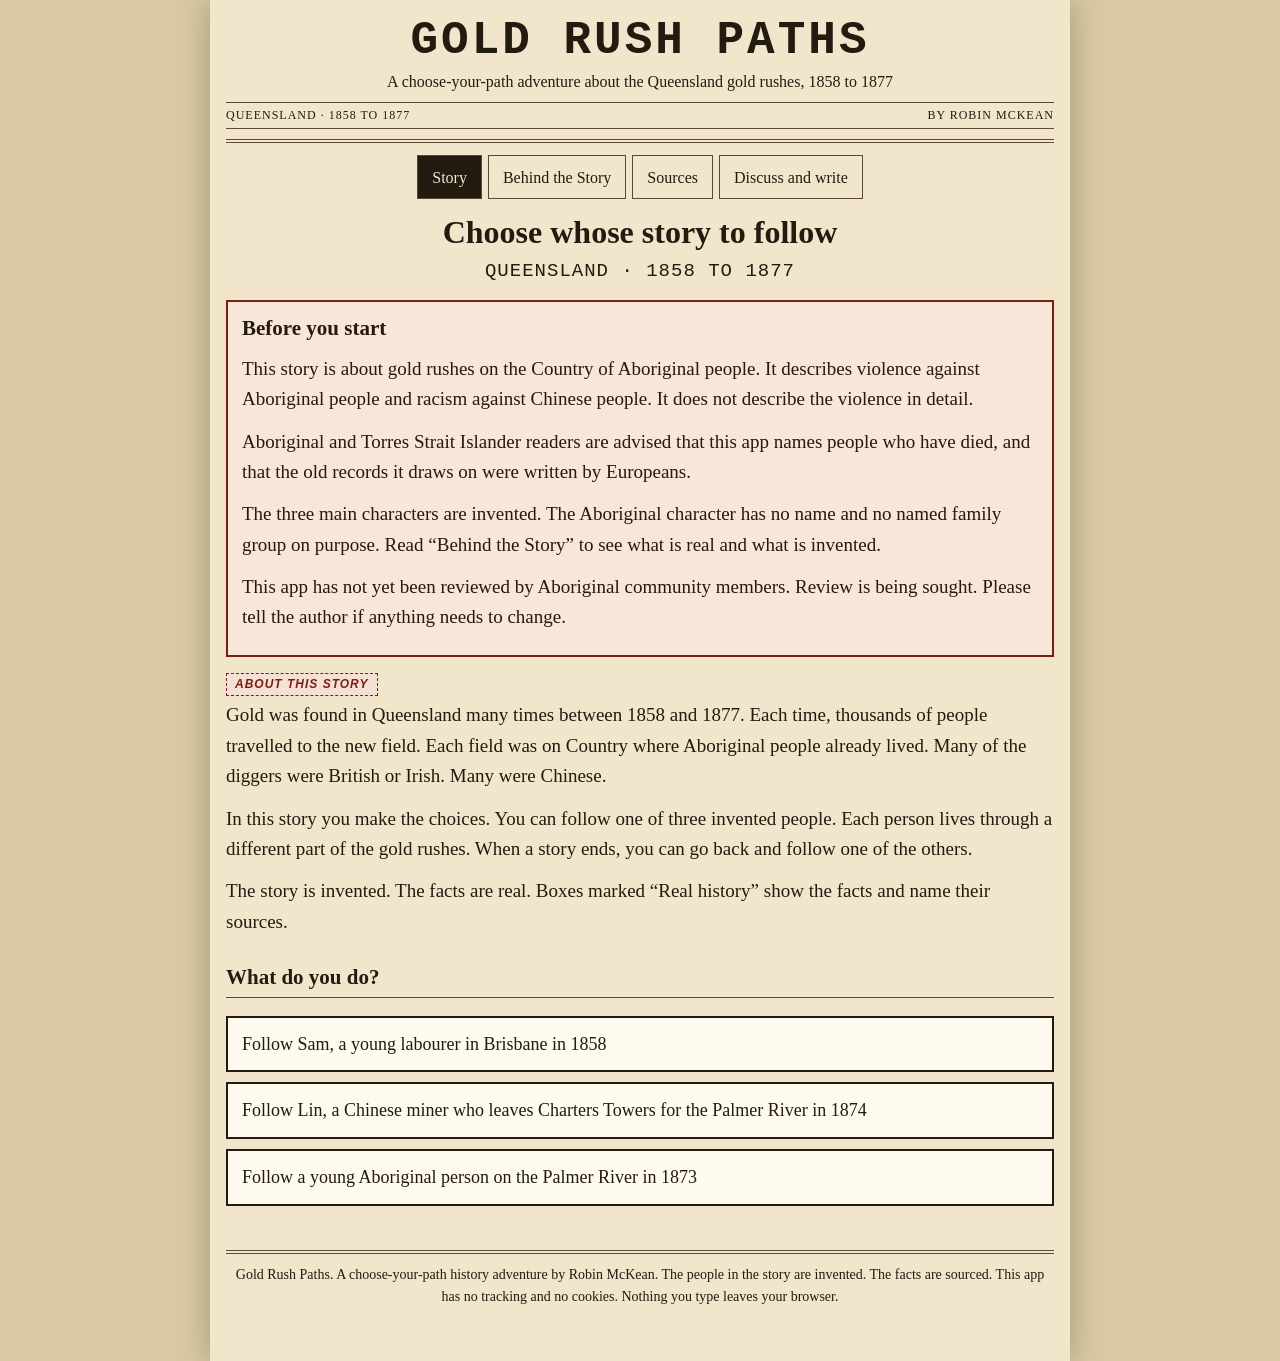
==== index.html @ d6de2a43 "Gold Rush Paths: student and teacher versions" ====
<!doctype html>
<html lang="en-AU"><head><meta charset="utf-8">
<meta name="viewport" content="width=device-width,initial-scale=1">
<title>Gold Rush Paths</title>
<meta name="description" content="A choose-your-path history adventure about the Queensland gold rushes at Canoona, Gympie, Charters Towers and the Palmer River, including Chinese miners and Aboriginal people. Real facts, sources and class questions.">
<meta name="theme-color" content="#231a10">
<link rel="icon" href="data:image/svg+xml,%3Csvg xmlns='http://www.w3.org/2000/svg' viewBox='0 0 32 32'%3E%3Crect width='32' height='32' fill='%23231a10'/%3E%3Cpath d='M6 24 L16 8 L26 24' stroke='%23f1e6cc' stroke-width='3' fill='none'/%3E%3C/svg%3E">
<link rel="stylesheet" href="styles.css">
</head><body>
<a class="skip" href="#main">Skip to the main content</a>
<div class="sheet">
<header>

 <div class="mast">Gold Rush Paths</div>
 <div class="sub">A choose-your-path adventure about the Queensland gold rushes, 1858 to 1877</div>
 <div class="dateline"><span>Queensland · 1858 to 1877</span><span>By Robin McKean</span></div>
</header>
<nav id="nav" aria-label="Sections"></nav>
<main id="main" tabindex="-1"></main>
<footer id="foot"></footer>
<p id="live" class="sr" role="status" aria-live="polite"></p>
</div>
<noscript><p style="padding:16px;font-family:Georgia,serif">This app needs JavaScript. Nothing is sent anywhere.</p></noscript>
<script src="data.js"></script>
<script src="app.js"></script>
</body></html>
---- styles.css ----
:root{--paper:#f1e6cc;--ink:#231a10;--rule:#5b4a33;--red:#7a1f12;--box:#f2efe6;--soft:#efe2c4;--green:#1f4a2c;--blue:#1d3b5c;--brown:#5a4310}
*{box-sizing:border-box}
html{-webkit-text-size-adjust:100%}
body{margin:0;background:#d9c9a3;color:var(--ink);font-family:Georgia,"Times New Roman",serif;font-size:18px;line-height:1.6}
.sr{position:absolute;left:-9999px;width:1px;height:1px;overflow:hidden}
.skip{position:absolute;left:-999px;top:0;background:var(--ink);color:var(--paper);padding:10px 14px;z-index:10}
.skip:focus{left:8px;top:8px}
.sheet{max-width:860px;margin:0 auto;background:var(--paper);padding:14px 16px 40px;min-height:100vh;box-shadow:0 0 30px rgba(0,0,0,.25)}
header{text-align:center;border-bottom:4px double var(--rule);padding-bottom:10px}
.tbanner{background:var(--ink);color:var(--paper);margin:0 0 8px;padding:8px 10px;font-size:15px}
.tbanner a{color:#f0d9a0}
.mast{font-family:"Courier New",Courier,monospace;font-weight:bold;font-size:clamp(26px,7vw,46px);letter-spacing:3px;margin:2px 0;text-transform:uppercase;line-height:1.1}
.sub{font-size:16px}
.dateline{display:flex;justify-content:space-between;gap:8px;font-size:12px;text-transform:uppercase;letter-spacing:1px;border-top:1px solid var(--rule);border-bottom:1px solid var(--rule);padding:3px 0;margin-top:8px}
nav{display:flex;flex-wrap:wrap;gap:6px;margin:12px 0;justify-content:center}
nav a,.btn{display:inline-flex;align-items:center;justify-content:center;font:inherit;font-size:16px;padding:8px 14px;min-height:44px;background:var(--paper);color:var(--ink);border:1px solid var(--rule);cursor:pointer;text-decoration:none;text-align:center}
nav a[aria-current="page"]{background:var(--ink);color:var(--paper)}
.btn.dark{background:var(--ink);color:var(--paper)}
.btn:hover,nav a:hover{background:var(--soft)}
.btn.dark:hover{background:#3b2c1a}
:focus-visible{outline:3px solid var(--red);outline-offset:2px}
main:focus{outline:none}
h1{font-size:clamp(23px,6vw,32px);text-align:center;margin:14px 0 4px;line-height:1.2}
h1:focus{outline:none}
h2{font-size:21px;margin:24px 0 6px;border-bottom:1px solid var(--rule);padding-bottom:2px}
h3{font-size:18px;margin:14px 0 4px}
p{margin:0 0 12px}
.where{text-align:center;font-family:"Courier New",Courier,monospace;font-size:14px;text-transform:uppercase;letter-spacing:1px;margin:0 0 14px}
.badge{display:inline-block;font-size:12px;font-weight:bold;letter-spacing:1px;text-transform:uppercase;padding:1px 8px;margin:0 6px 4px 0;border:1.5px solid;vertical-align:middle;font-family:Arial,Helvetica,sans-serif}
.b-real{color:var(--green);border-color:var(--green);background:#e4eddc}
.b-made{color:var(--red);border:1.5px dashed var(--red);background:#f6e0d6;font-style:italic}
.panel{border:1px solid var(--rule);padding:10px 14px;margin:14px 0;background:#f6edd8}
.panel.real{border-left:6px solid var(--green)}
.panel.made{border-left:6px dashed var(--red)}
.panel h2,.panel h3{margin-top:2px;border:0}
.panel ul{margin:0 0 8px;padding-left:20px}
.panel li{margin-bottom:6px}
.care{border:2px solid var(--red);background:#f8e7d8;padding:10px 14px;margin:14px 0}
.care h2{margin-top:0;border:0}
.carenote{border:1px dashed var(--red);background:#f8e7d8;padding:6px 10px;margin:10px 0;font-size:16px}
.story p{font-size:19px}
figure{margin:14px 0;text-align:center}
figure img{max-width:100%;height:auto;border:1px solid var(--rule);background:#fff}
figure.tall img{max-height:420px;width:auto}
figcaption{font-size:14px;line-height:1.4;margin-top:4px;text-align:left}
.choices{list-style:none;padding:0;margin:18px 0 8px}
.choices li{margin:0 0 10px}
.choice{display:block;width:100%;text-align:left;font:inherit;font-size:18px;background:#fffaf0;color:var(--ink);border:2px solid var(--ink);padding:12px 14px;cursor:pointer;min-height:48px}
.choice:hover{background:var(--soft)}
.row{display:flex;flex-wrap:wrap;gap:8px;margin:14px 0}
.trail{font-size:14px;border-top:1px solid var(--rule);margin-top:20px;padding-top:8px}
.trail ol{margin:4px 0 0;padding-left:20px}
.end{border:3px double var(--ink);padding:10px 16px;margin:16px 0;background:#fffaf0}
.end h2{border:0;text-align:center;margin-top:4px}
.tnote{border:2px dashed var(--blue);background:#e8eef6;padding:8px 12px;margin:12px 0}
.tnote h3{margin-top:2px}
.tbtn{background:#e8eef6;border-color:var(--blue);color:var(--blue)}
textarea{width:100%;min-height:110px;font:inherit;font-size:17px;padding:8px;border:1.5px solid var(--rule);background:#fffaf0;color:var(--ink)}
.q{border-top:1px solid var(--rule);padding-top:8px;margin-top:16px}
.q .qn{font-weight:bold}
.src{font-size:16px;padding-left:22px}
.src li{margin-bottom:10px}
.srcs{font-size:14px;margin:6px 0 0}
table{border-collapse:collapse;width:100%;font-size:16px;margin:8px 0}
th,td{border:1px solid var(--rule);padding:6px 8px;text-align:left;vertical-align:top}
th{background:var(--soft)}
a{color:var(--red)}
footer{border-top:4px double var(--rule);margin-top:30px;padding-top:10px;font-size:14px;text-align:center}
.lead{max-width:44em;margin:0 auto 12px}
@media(max-width:520px){body{font-size:17px}.story p{font-size:18px}}
@media(prefers-reduced-motion:reduce){*{scroll-behavior:auto!important;transition:none!important}}
@media print{body{background:#fff;font-size:12pt}.sheet{box-shadow:none;padding:0;max-width:none}nav,.row,.skip,.tbanner,.noprint,.choice,.tbtn{display:none!important}textarea{border:1px solid #000;min-height:90px}}
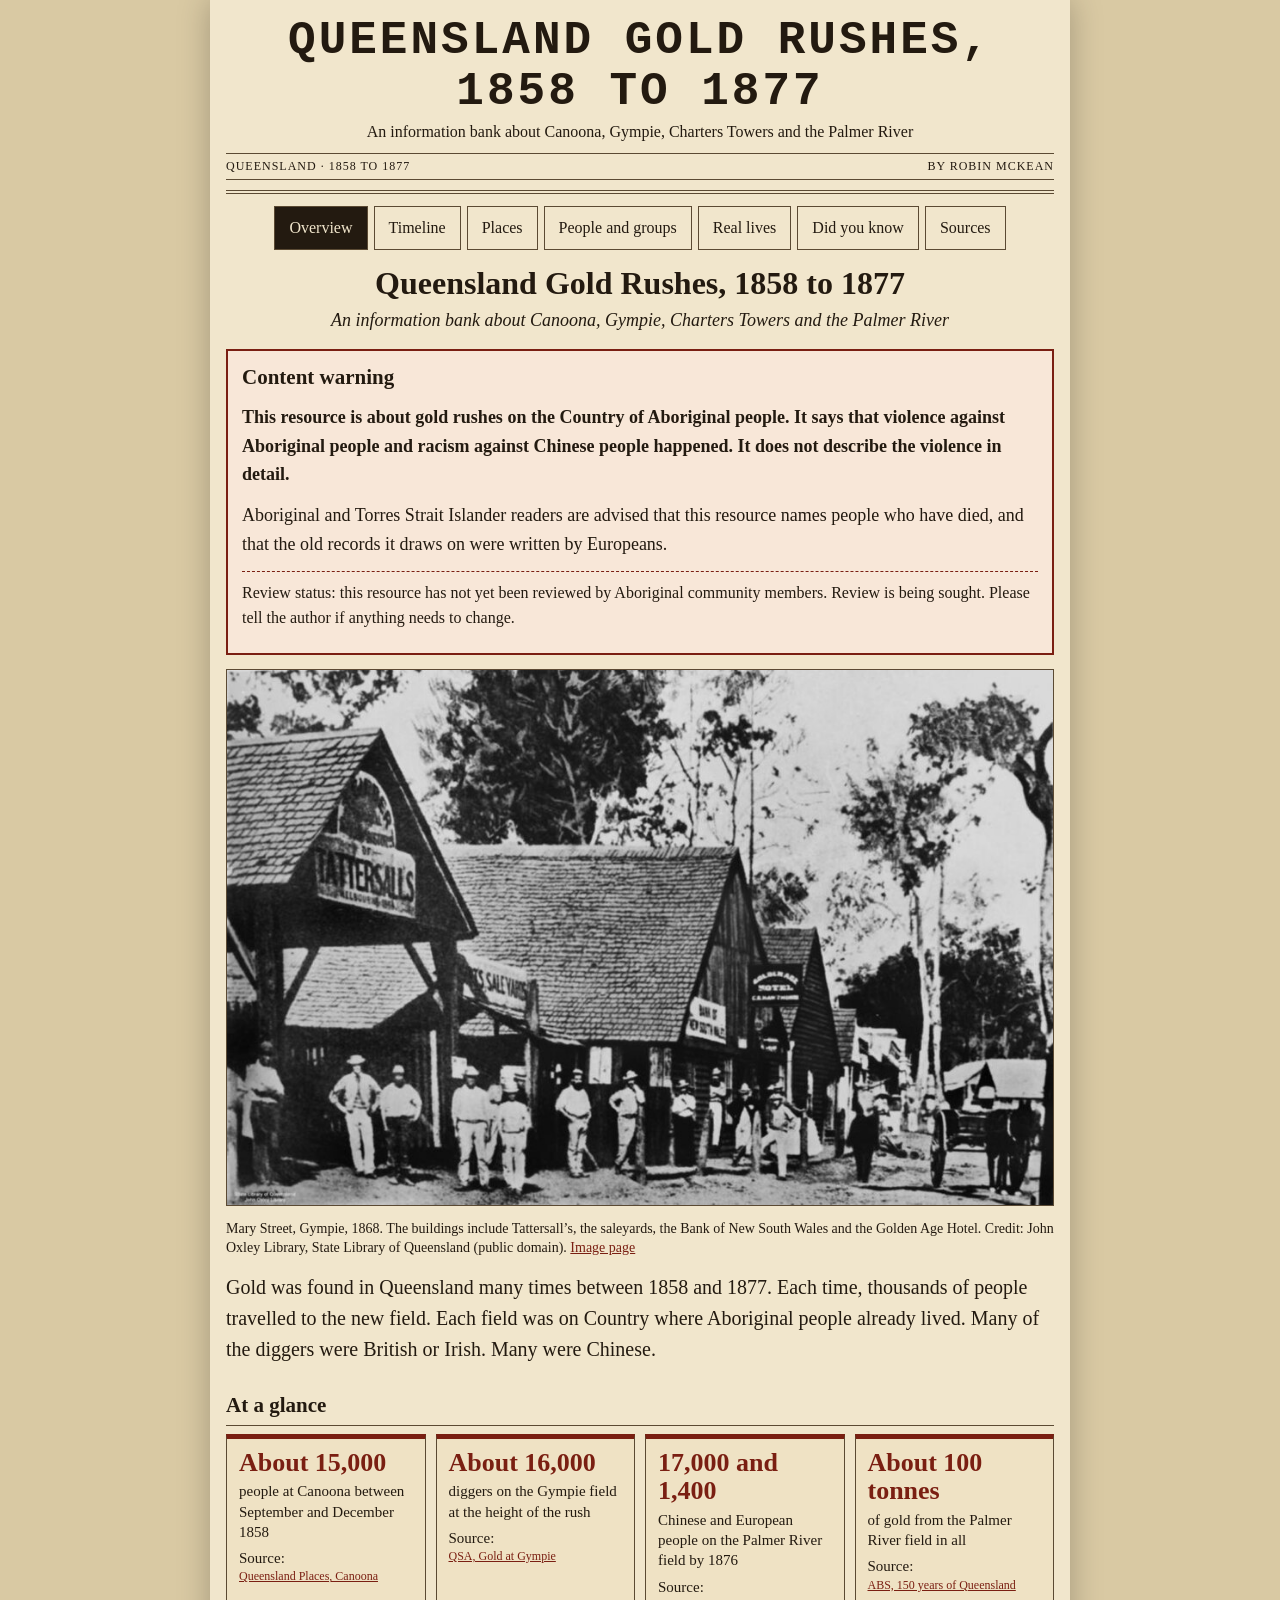
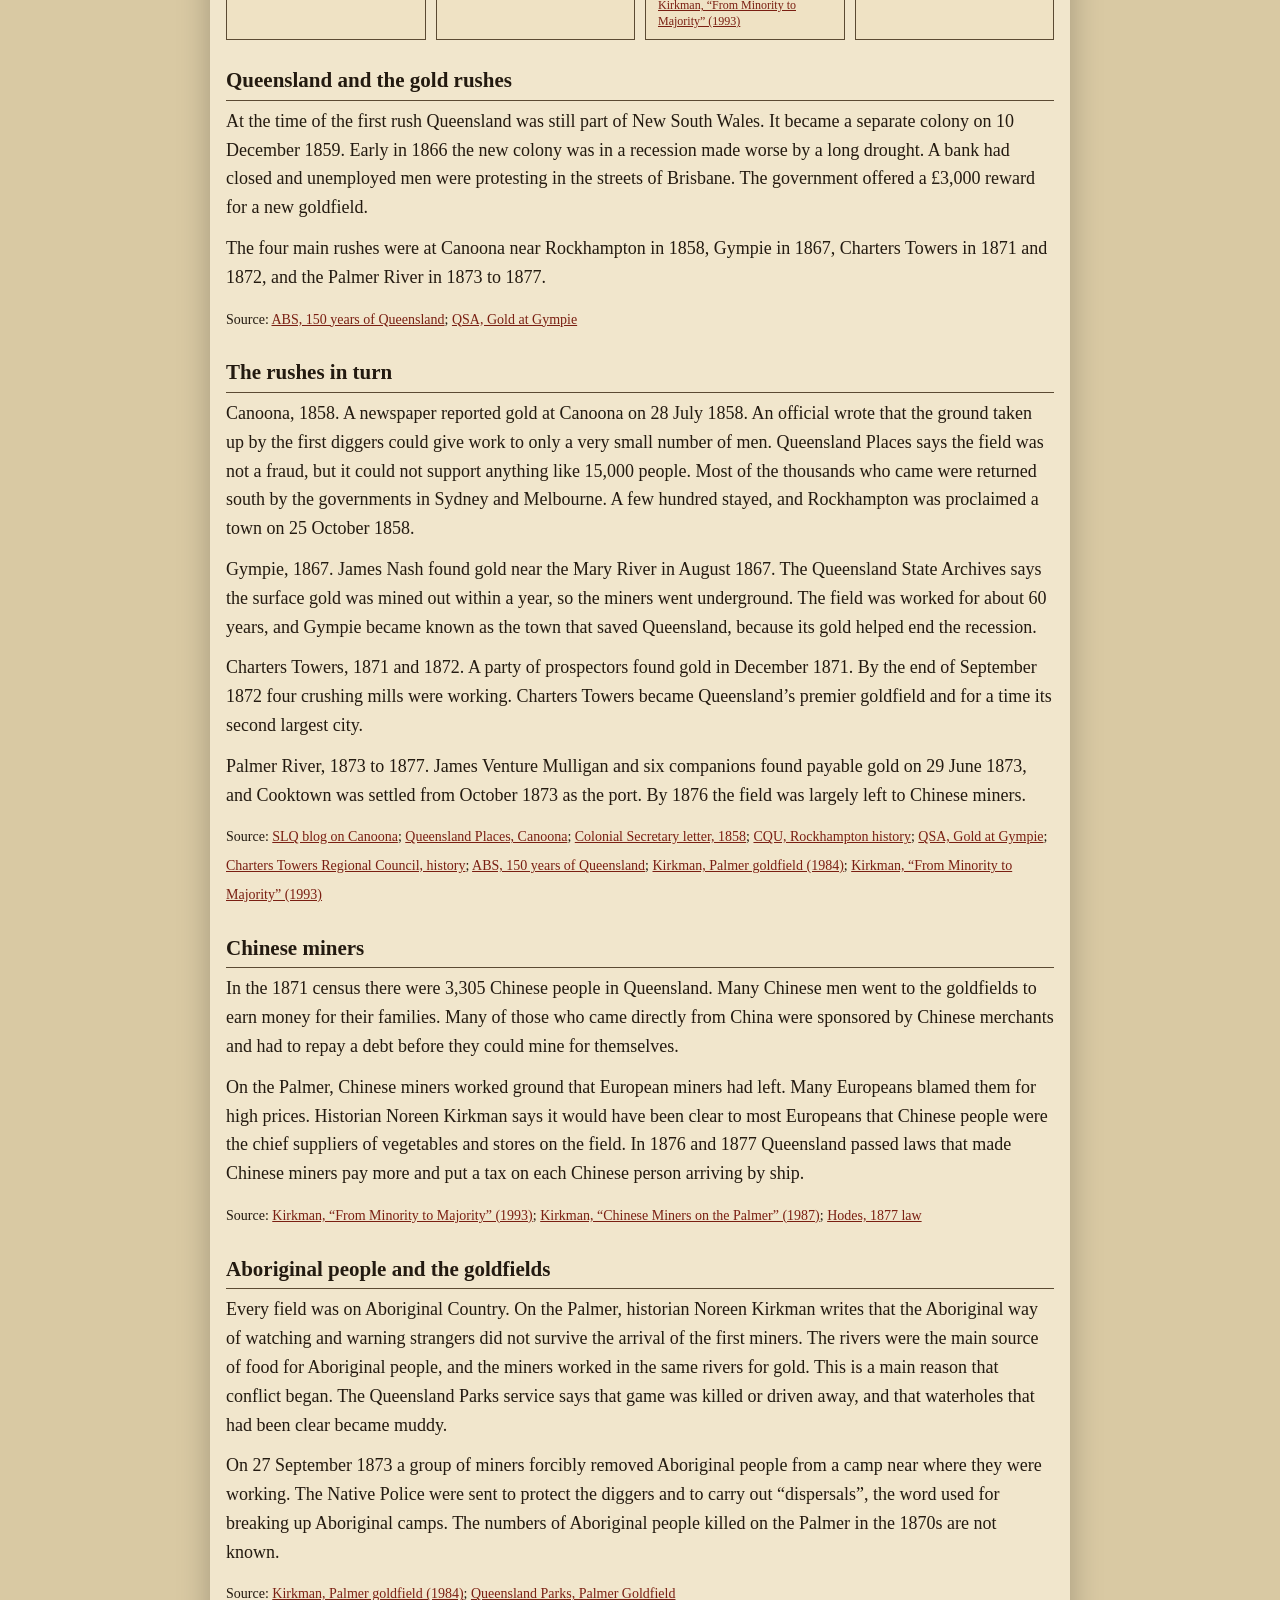
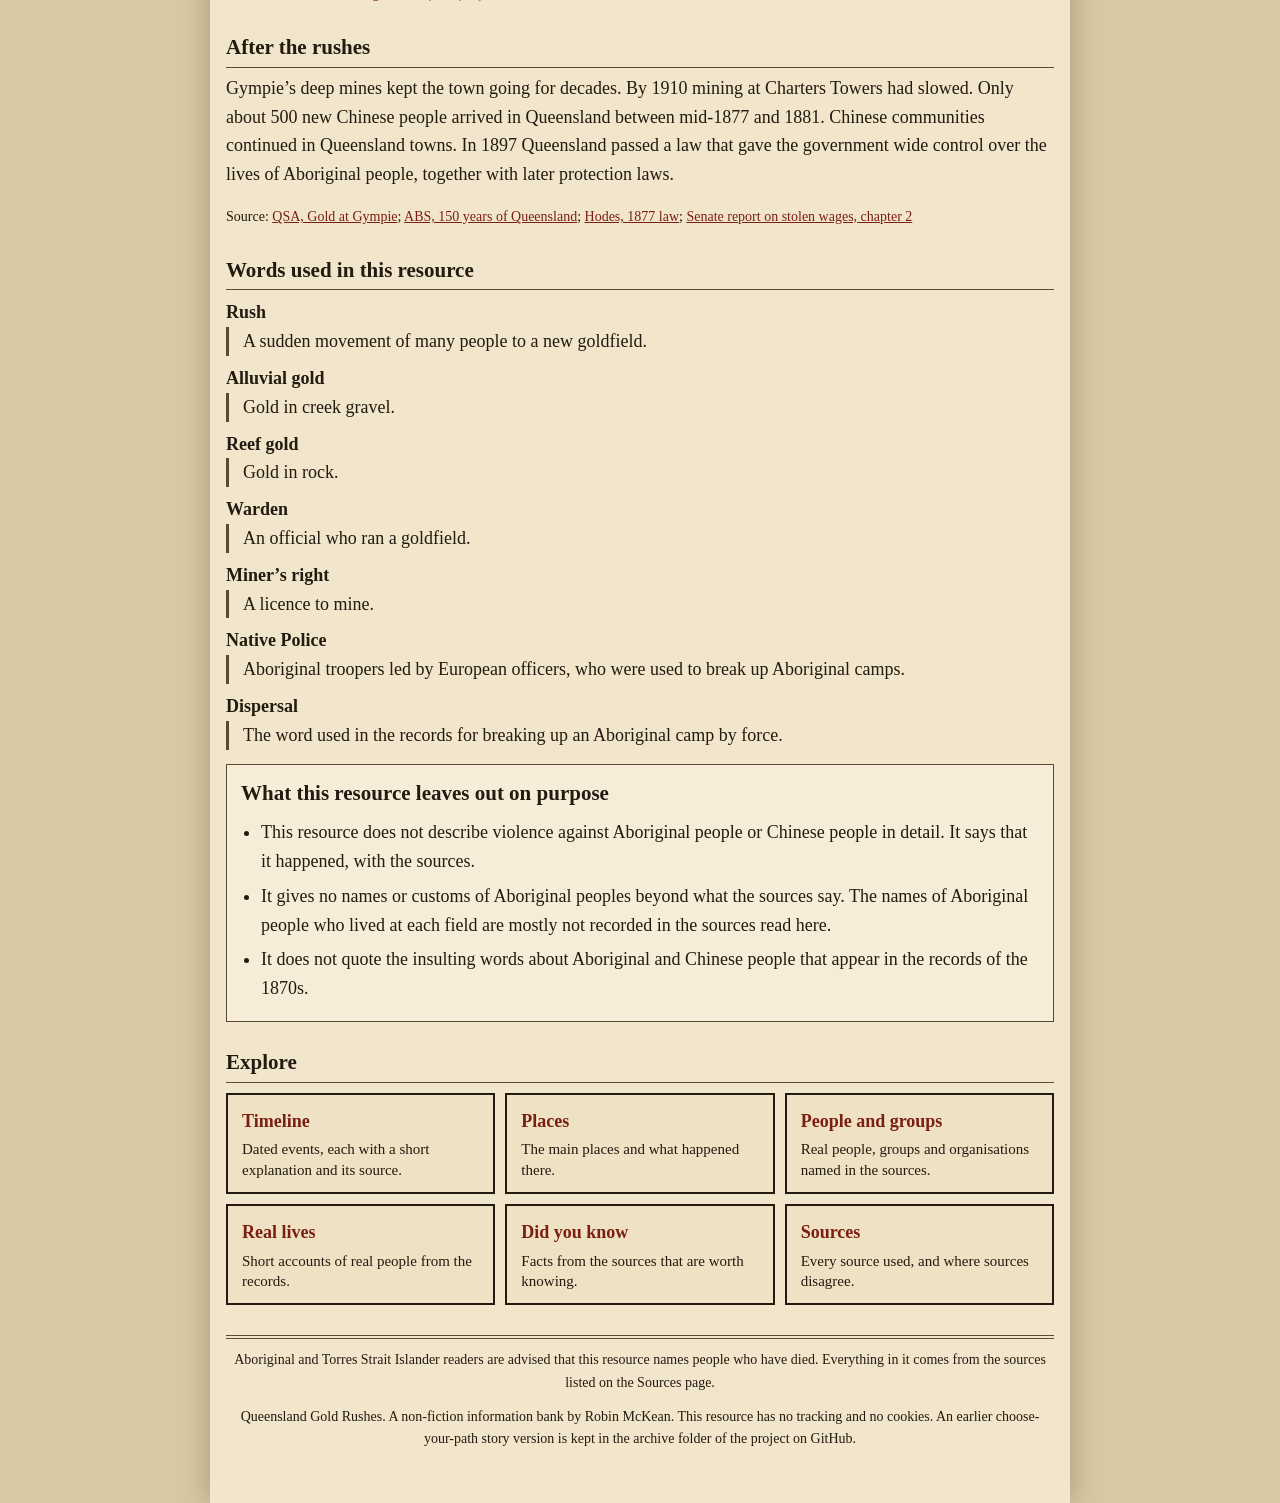
==== commit d5e84fc4: "Turn into a non-fiction information bank; story version archived (tag story-version, archive/story-v" ====
--- a/index.html
+++ b/index.html
@@ -1,8 +1,8 @@
 <!doctype html>
 <html lang="en-AU"><head><meta charset="utf-8">
 <meta name="viewport" content="width=device-width,initial-scale=1">
-<title>Gold Rush Paths</title>
-<meta name="description" content="A choose-your-path history adventure about the Queensland gold rushes at Canoona, Gympie, Charters Towers and the Palmer River, including Chinese miners and Aboriginal people. Real facts, sources and class questions.">
+<title>Queensland Gold Rushes, 1858 to 1877</title>
+<meta name="description" content="A non-fiction information bank about the Queensland gold rushes at Canoona, Gympie, Charters Towers and the Palmer River: overview, timeline, places, people, real lives and sources. Includes Chinese miners and Aboriginal people.">
 <meta name="theme-color" content="#231a10">
 <link rel="icon" href="data:image/svg+xml,%3Csvg xmlns='http://www.w3.org/2000/svg' viewBox='0 0 32 32'%3E%3Crect width='32' height='32' fill='%23231a10'/%3E%3Cpath d='M6 24 L16 8 L26 24' stroke='%23f1e6cc' stroke-width='3' fill='none'/%3E%3C/svg%3E">
 <link rel="stylesheet" href="styles.css">
@@ -11,16 +11,15 @@
 <div class="sheet">
 <header>
 
- <div class="mast">Gold Rush Paths</div>
- <div class="sub">A choose-your-path adventure about the Queensland gold rushes, 1858 to 1877</div>
+ <div class="mast">Queensland Gold Rushes, 1858 to 1877</div>
+ <div class="sub">An information bank about Canoona, Gympie, Charters Towers and the Palmer River</div>
  <div class="dateline"><span>Queensland · 1858 to 1877</span><span>By Robin McKean</span></div>
 </header>
 <nav id="nav" aria-label="Sections"></nav>
 <main id="main" tabindex="-1"></main>
 <footer id="foot"></footer>
-<p id="live" class="sr" role="status" aria-live="polite"></p>
 </div>
-<noscript><p style="padding:16px;font-family:Georgia,serif">This app needs JavaScript. Nothing is sent anywhere.</p></noscript>
+<noscript><p style="padding:16px;font-family:Georgia,serif">This resource needs JavaScript. Nothing is sent anywhere.</p></noscript>
 <script src="data.js"></script>
 <script src="app.js"></script>
 </body></html>
--- a/styles.css
+++ b/styles.css
@@ -70,3 +70,68 @@
 @media(max-width:520px){body{font-size:17px}.story p{font-size:18px}}
 @media(prefers-reduced-motion:reduce){*{scroll-behavior:auto!important;transition:none!important}}
 @media print{body{background:#fff;font-size:12pt}.sheet{box-shadow:none;padding:0;max-width:none}nav,.row,.skip,.tbanner,.noprint,.choice,.tbtn{display:none!important}textarea{border:1px solid #000;min-height:90px}}
+
+/* ---- Information bank additions (all four apps) ---- */
+.sr{position:absolute;left:-9999px;width:1px;height:1px;overflow:hidden}
+.tbanner{background:var(--ink);color:var(--paper);margin:0 0 8px;padding:8px 10px;font-size:15px}
+.tbanner a{color:#f0d9a0}
+.lead{max-width:44em;margin:0 auto 14px;text-align:center;font-style:italic}
+.bigpara{font-size:20px;line-height:1.55;max-width:44em;margin:14px auto}
+.strong{font-weight:bold}
+.care .review{border-top:1px dashed var(--red);padding-top:8px;margin-top:8px;font-size:16px}
+.glance{display:grid;grid-template-columns:repeat(auto-fit,minmax(190px,1fr));gap:10px;margin:8px 0 14px}
+.stat{border:1px solid var(--rule);background:var(--soft);padding:10px 12px;border-top:5px solid var(--red)}
+.stat b{display:block;font-size:26px;line-height:1.1;color:var(--red);font-family:Georgia,serif}
+.stat span{display:block;font-size:15px;line-height:1.35;margin-top:4px}
+.stat .srcs{display:block;margin-top:6px;font-size:12px}
+.tiles{display:grid;grid-template-columns:repeat(auto-fit,minmax(200px,1fr));gap:10px;margin:10px 0}
+.tile{display:block;border:2px solid var(--ink);background:var(--soft);color:var(--ink);text-decoration:none;padding:12px 14px;min-height:88px}
+.tile b{display:block;font-size:18px;margin-bottom:4px;color:var(--red)}
+.tile span{font-size:15px;line-height:1.35;display:block}
+.tile:hover{background:var(--paper)}
+.words{margin:6px 0 14px}
+.words dt{font-weight:bold;margin-top:8px}
+.words dd{margin:0 0 4px 0;padding-left:14px;border-left:3px solid var(--rule)}
+.srcline{margin:2px 0 10px}
+.srcs{font-size:14px}
+.snote{font-size:14px;color:#4a3d2b}
+.tl{list-style:none;margin:14px 0;padding:0 0 0 0;position:relative}
+.tl:before{content:"";position:absolute;left:112px;top:6px;bottom:6px;width:3px;background:var(--rule);opacity:.55}
+.tl li{display:grid;grid-template-columns:100px 1fr;gap:24px;margin:0 0 14px;position:relative}
+.tl li:before{content:"";position:absolute;left:106px;top:9px;width:13px;height:13px;border-radius:50%;background:var(--red);border:2px solid var(--paper);box-shadow:0 0 0 1px var(--rule)}
+.tl-date{font-family:"Courier New",Courier,monospace;font-weight:bold;font-size:15px;text-align:right;line-height:1.3;padding-top:3px;overflow-wrap:anywhere}
+.tl-body{background:var(--soft);border:1px solid var(--rule);padding:8px 12px}
+.tl-body h3{margin:0 0 4px;font-size:18px}
+.tl-body p{margin:0 0 6px}
+.tl li.flagged .tl-body{border-left:6px solid var(--blue)}
+.flag{font-size:15px;border:1px dashed var(--blue);background:#e8eef6;padding:6px 10px}
+.b-flag{color:var(--blue);border-color:var(--blue);background:#dfe8f3}
+.card{border:1px solid var(--rule);background:var(--soft);padding:10px 16px 6px;margin:16px 0;border-top:5px solid var(--red)}
+.card h2{margin-top:2px;border:0;font-size:22px}
+.card h3{margin:2px 0 2px;font-size:18px}
+.card.small{margin:0;padding:8px 12px 4px}
+.cards{display:grid;grid-template-columns:repeat(auto-fit,minmax(290px,1fr));gap:12px;margin:10px 0}
+.card .where{text-align:left;margin:0 0 8px}
+.life blockquote{margin:10px 0;padding:8px 14px;border-left:6px solid var(--red);background:#fffaf0;font-style:italic}
+.life blockquote p{margin:0 0 6px}
+.life blockquote footer{font-style:normal;font-size:14px;border:0;margin:0;padding:0;text-align:left}
+.viewpic summary,.panel>summary{cursor:pointer;font-weight:bold;min-height:32px}
+.know{padding-left:0;list-style:none;counter-reset:k;margin:10px 0}
+.know li{counter-increment:k;position:relative;padding:8px 12px 2px 52px;margin:0 0 10px;background:var(--soft);border:1px solid var(--rule);min-height:48px}
+.know li:before{content:counter(k);position:absolute;left:10px;top:8px;width:30px;height:30px;line-height:30px;text-align:center;background:var(--red);color:var(--paper);font-weight:bold;font-family:Arial,sans-serif;border-radius:50%}
+.know li p{margin:0 0 6px}
+.panel.teacher{border-left:6px solid var(--blue);background:#e8eef6}
+.tgroup{margin:6px 0 10px}
+.qs{padding-left:22px}
+.qs>li{margin-bottom:18px}
+.tbox{border:1px dashed var(--blue);background:#fffaf0;padding:8px 12px;margin-top:6px}
+.sourcelist{font-size:15px;padding-left:20px;overflow-wrap:anywhere}
+.sourcelist li{margin-bottom:9px}
+@media(max-width:620px){
+ .tl:before{left:7px}
+ .tl li{grid-template-columns:1fr;gap:2px;padding-left:26px}
+ .tl li:before{left:1px;top:6px}
+ .tl-date{text-align:left;padding-top:0}
+ .bigpara{font-size:18px}
+ nav a{font-size:14px;padding:6px 10px;min-height:40px}
+}
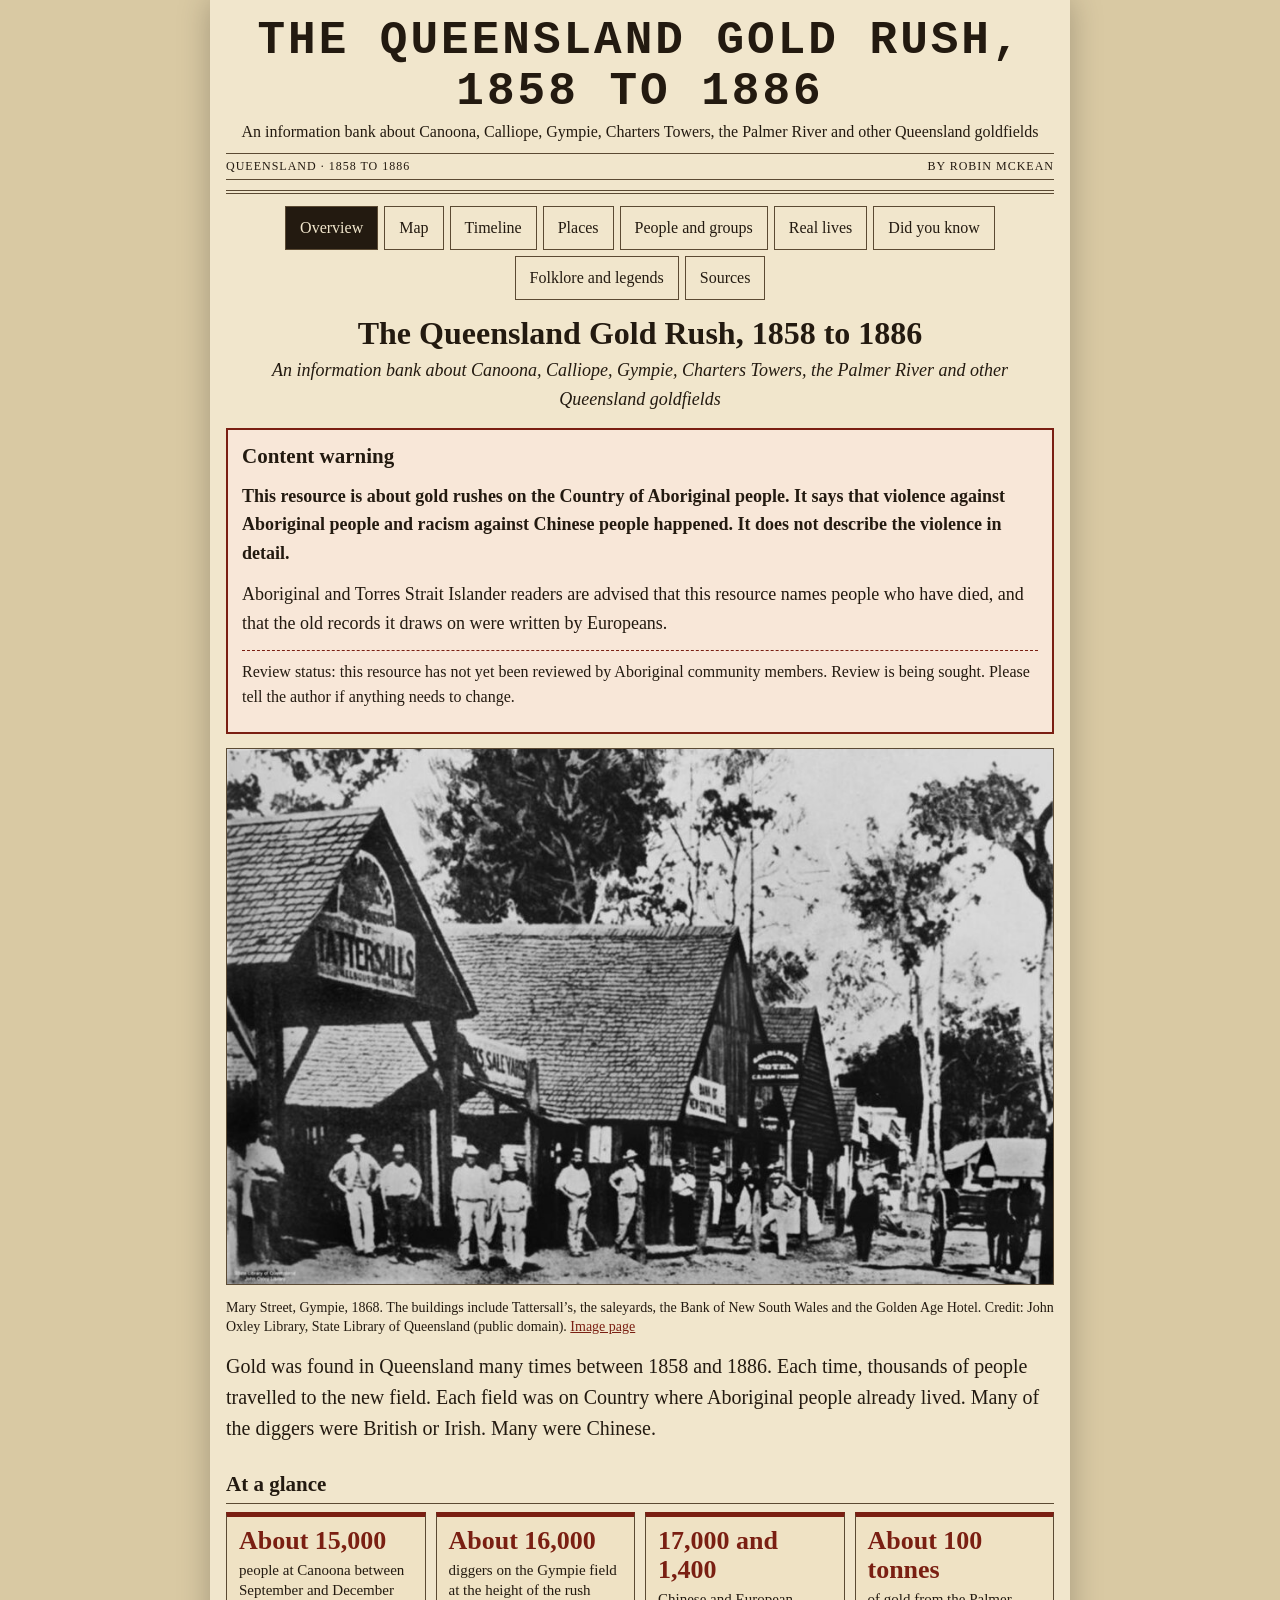
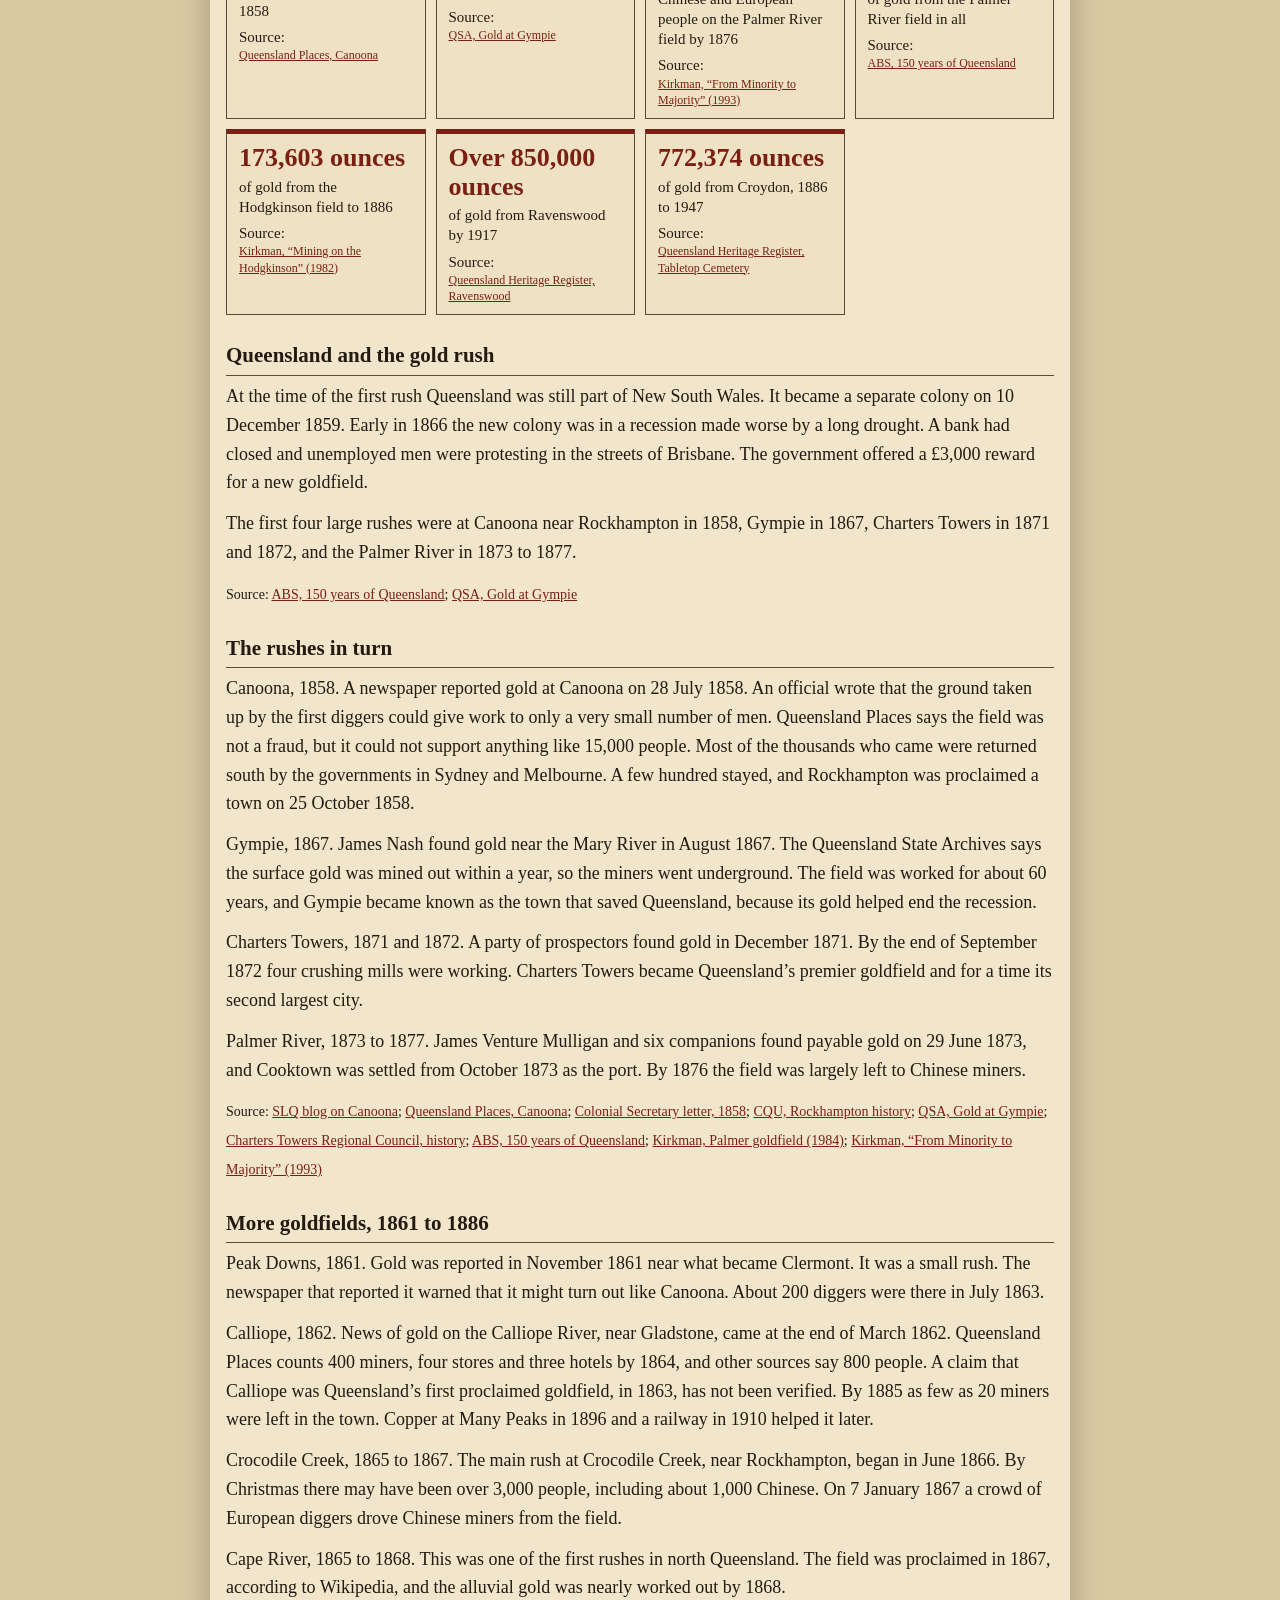
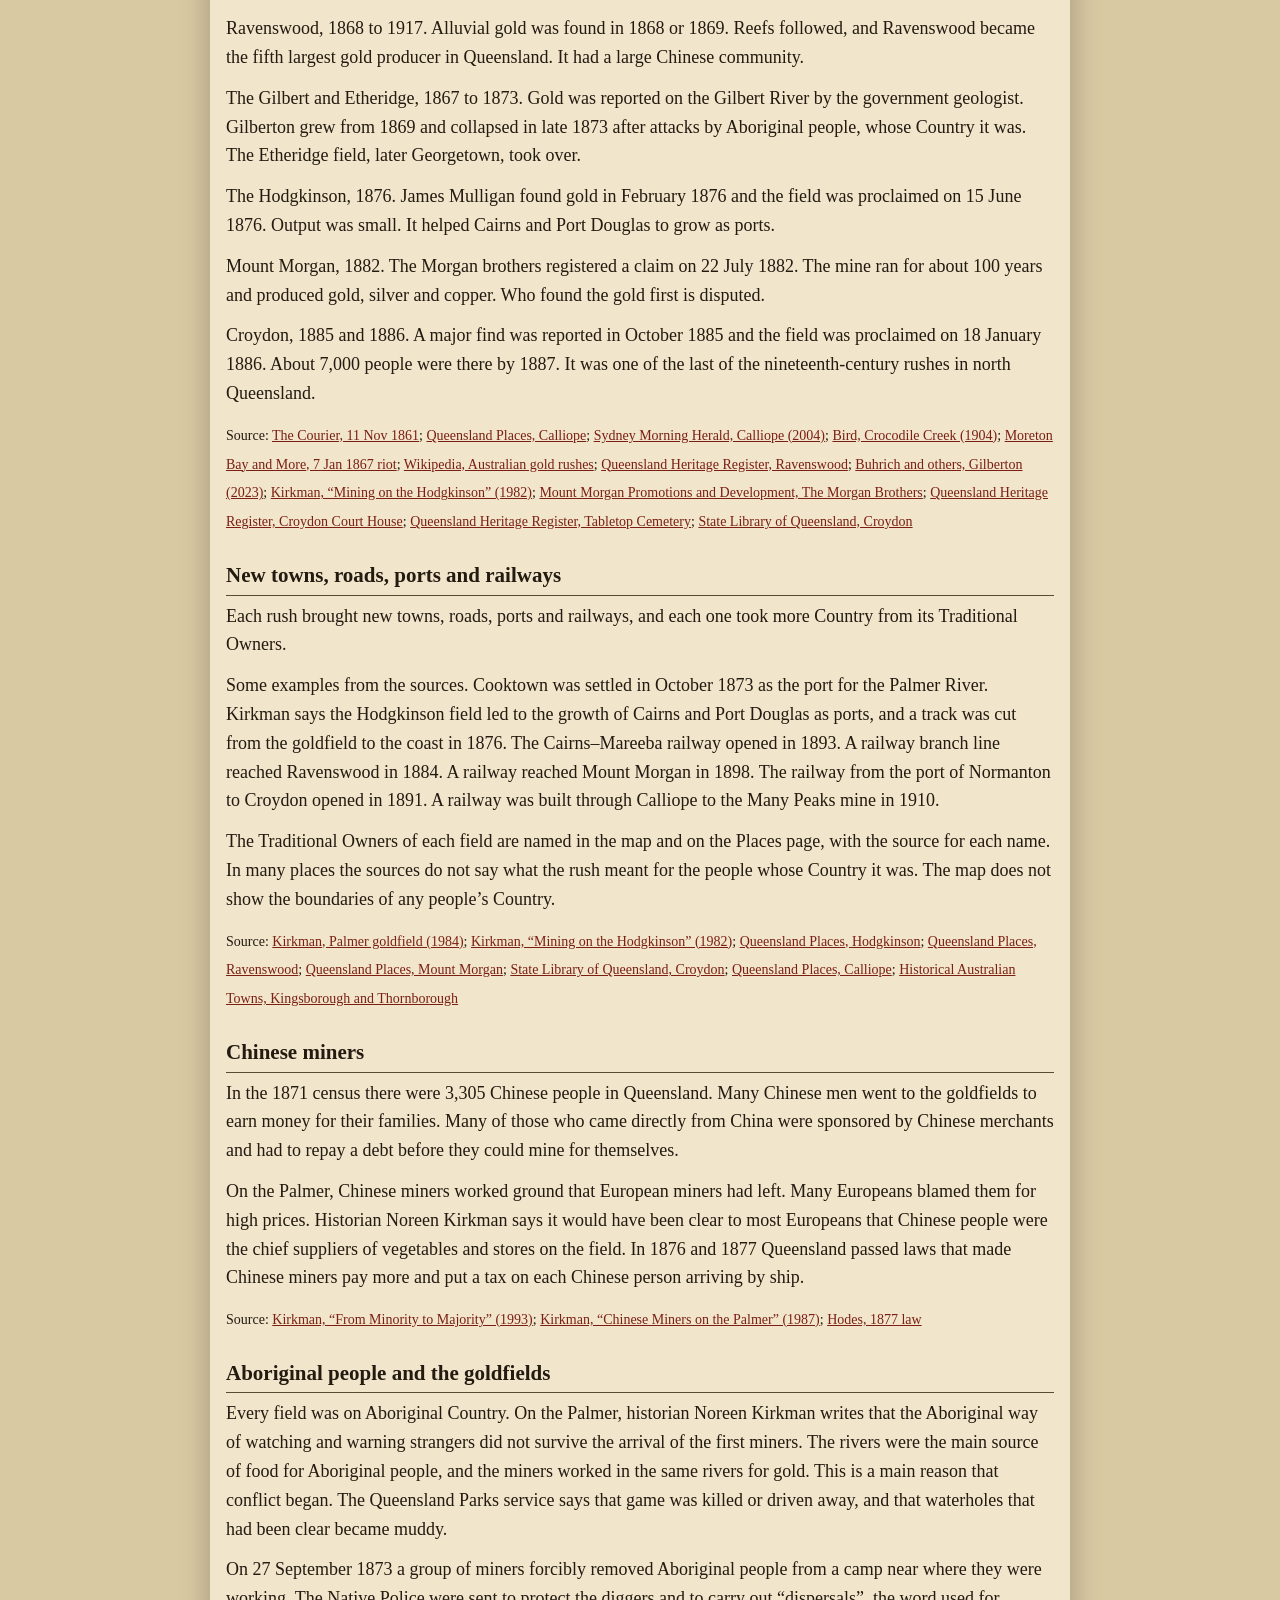
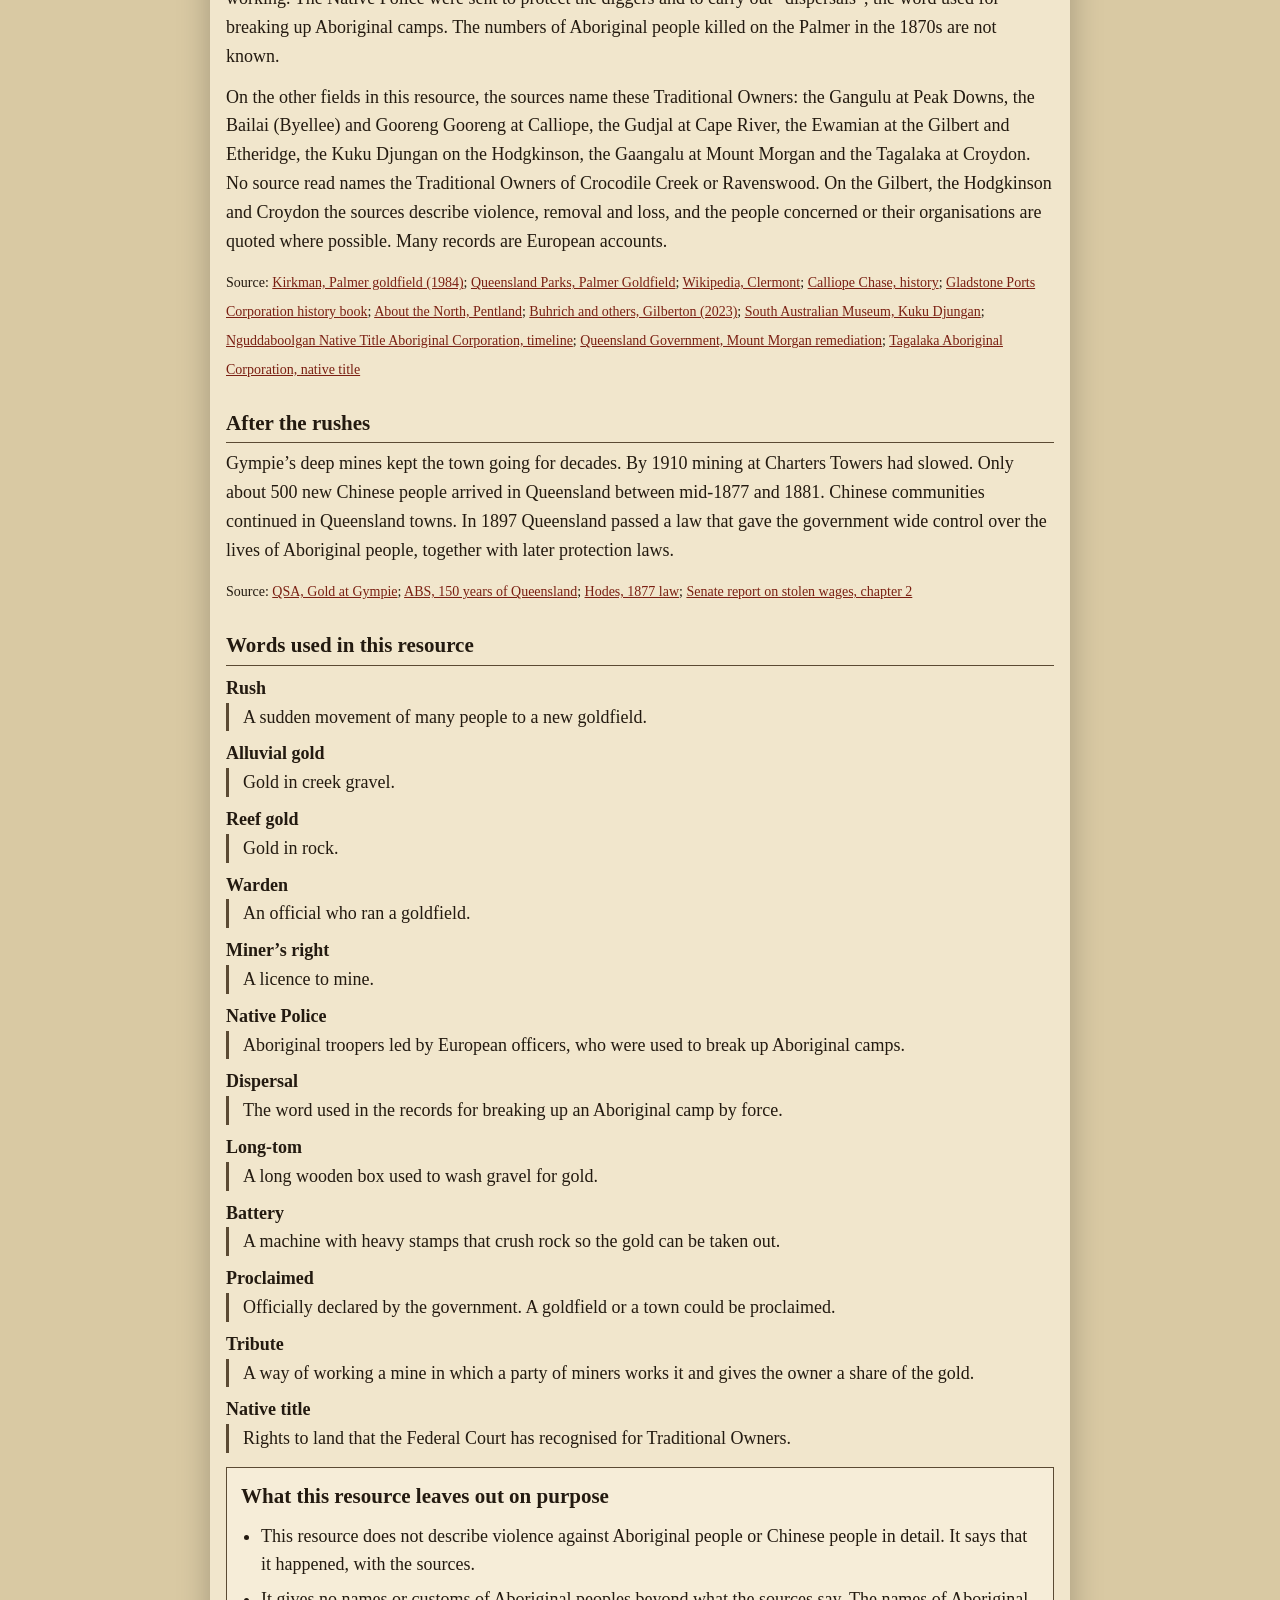
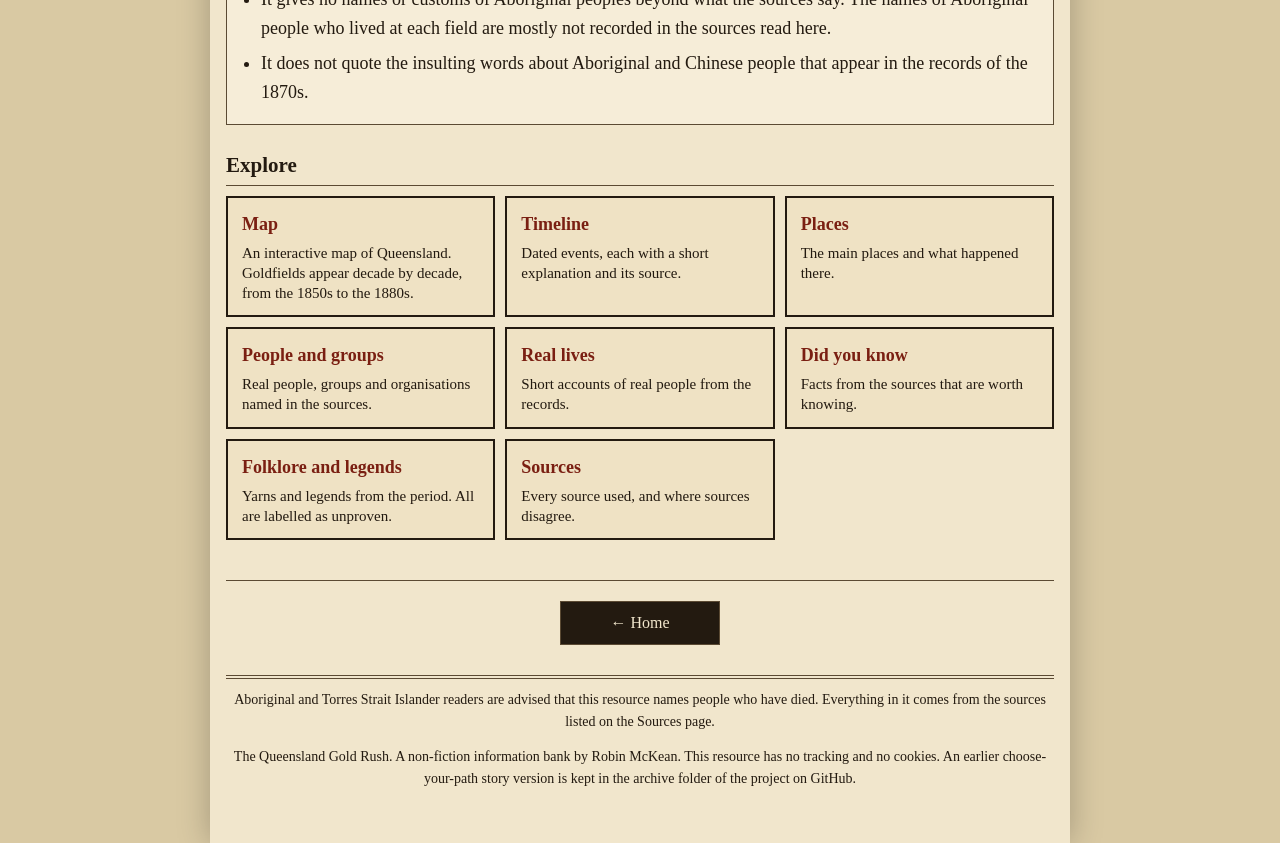
==== commit 2331d275: "Add Calliope and eight more goldfields (Peak Downs, Crocodile Creek, Cape River, Ravenswood, Gilbert" ====
--- a/index.html
+++ b/index.html
@@ -1,8 +1,8 @@
 <!doctype html>
 <html lang="en-AU"><head><meta charset="utf-8">
 <meta name="viewport" content="width=device-width,initial-scale=1">
-<title>Queensland Gold Rushes, 1858 to 1877</title>
-<meta name="description" content="A non-fiction information bank about the Queensland gold rushes at Canoona, Gympie, Charters Towers and the Palmer River: overview, timeline, places, people, real lives and sources. Includes Chinese miners and Aboriginal people.">
+<title>The Queensland Gold Rush, 1858 to 1886</title>
+<meta name="description" content="A non-fiction information bank about the Queensland gold rush from Canoona in 1858 to Croydon in 1886: Calliope, Peak Downs, Crocodile Creek, Gympie, Cape River, Ravenswood, the Gilbert and Etheridge, Charters Towers, the Palmer River, the Hodgkinson and Mount Morgan. Overview, map, timeline, places, people, real lives and sources. Includes Chinese miners and Aboriginal people.">
 <meta name="theme-color" content="#231a10">
 <link rel="icon" href="data:image/svg+xml,%3Csvg xmlns='http://www.w3.org/2000/svg' viewBox='0 0 32 32'%3E%3Crect width='32' height='32' fill='%23231a10'/%3E%3Cpath d='M6 24 L16 8 L26 24' stroke='%23f1e6cc' stroke-width='3' fill='none'/%3E%3C/svg%3E">
 <link rel="stylesheet" href="styles.css">
@@ -11,9 +11,9 @@
 <div class="sheet">
 <header>
 
- <div class="mast">Queensland Gold Rushes, 1858 to 1877</div>
- <div class="sub">An information bank about Canoona, Gympie, Charters Towers and the Palmer River</div>
- <div class="dateline"><span>Queensland · 1858 to 1877</span><span>By Robin McKean</span></div>
+ <div class="mast">The Queensland Gold Rush, 1858 to 1886</div>
+ <div class="sub">An information bank about Canoona, Calliope, Gympie, Charters Towers, the Palmer River and other Queensland goldfields</div>
+ <div class="dateline"><span>Queensland · 1858 to 1886</span><span>By Robin McKean</span></div>
 </header>
 <nav id="nav" aria-label="Sections"></nav>
 <main id="main" tabindex="-1"></main>
--- a/styles.css
+++ b/styles.css
@@ -135,3 +135,45 @@
  .bigpara{font-size:18px}
  nav a{font-size:14px;padding:6px 10px;min-height:40px}
 }
+
+.homebar{margin:40px 0 8px;padding-top:20px;border-top:1px solid var(--rule);text-align:center}
+.homebar .btn{min-width:160px}
+
+/* ---- Folklore and legends section ---- */
+.b-folk{color:var(--blue);border:1.5px dashed var(--blue);background:#dfe8f3}
+.folkbanner{border:2px dashed var(--blue);background:#e8eef6;padding:10px 14px;margin:14px 0}
+.folkbanner h2{margin-top:0;border:0}
+.card.folk{border-top:5px dashed var(--blue)}
+.folkfrom,.folkknown{margin:10px 0;padding:6px 12px;border-left:6px solid var(--rule);background:#fffaf0}
+.folkknown{border-left-color:var(--green)}
+.folkfrom h3,.folkknown h3{margin-top:2px}
+
+/* ---- Goldfields map ---- */
+.mapctl{display:flex;flex-wrap:wrap;align-items:center;gap:8px;margin:14px 0 6px}
+.mapdecs{display:flex;flex-wrap:wrap;gap:6px}
+.btn.dec[aria-pressed="true"]{background:var(--ink);color:var(--paper)}
+.btn:disabled{opacity:.45;cursor:not-allowed}
+.maprange{display:flex;align-items:center;gap:10px;margin:8px 0}
+.maprange input{flex:1;min-height:44px;accent-color:var(--red)}
+.maplive{font-weight:bold;margin:8px 0;min-height:1.6em}
+.small{font-size:15px}
+.mapwrap{border:1px solid var(--rule);background:#e4ecef;margin:10px 0;max-width:560px;margin-left:auto;margin-right:auto}
+.qmap{display:block;width:100%;height:auto}
+.qland{fill:#f6edd8;stroke:var(--rule);stroke-width:1.5;stroke-linejoin:round}
+.mk{cursor:pointer;outline:none}
+.mkdot{fill:var(--red);stroke:#fff;stroke-width:2}
+.mk.fresh .mkdot{fill:#c7791a;stroke:var(--ink);stroke-width:2.5}
+.mknum{font:bold 20px Georgia,serif;fill:var(--ink);paint-order:stroke;stroke:#f6edd8;stroke-width:4px;stroke-linejoin:round}
+.mknum.left{text-anchor:end}
+.mk:focus-visible .mkdot,.mk:hover .mkdot{stroke:var(--ink);stroke-width:4}
+.mk:focus-visible{outline:none}
+.mk:focus-visible .mkdot{stroke:#000;stroke-width:5}
+.maplist{padding-left:2em;margin:10px 0}
+.maplist li{border:1px solid var(--rule);background:#fffaf0;padding:6px 12px;margin:0 0 10px -2em;padding-left:12px;list-style-position:inside}
+.maplist li.sel{outline:3px solid var(--red)}
+.maplist li.isnew{border-left:6px solid #c7791a}
+.maplist h3{display:inline;font-size:18px}
+.mapyear{display:inline-block;background:var(--ink);color:var(--paper);padding:0 8px;font-size:15px}
+.newtag{display:inline-block;margin-left:8px;font-size:13px;color:#7a4a05;border:1px solid #c7791a;padding:0 6px}
+.country{background:var(--soft);padding:6px 10px;margin:6px 0}
+.mapall{font-size:16px}
